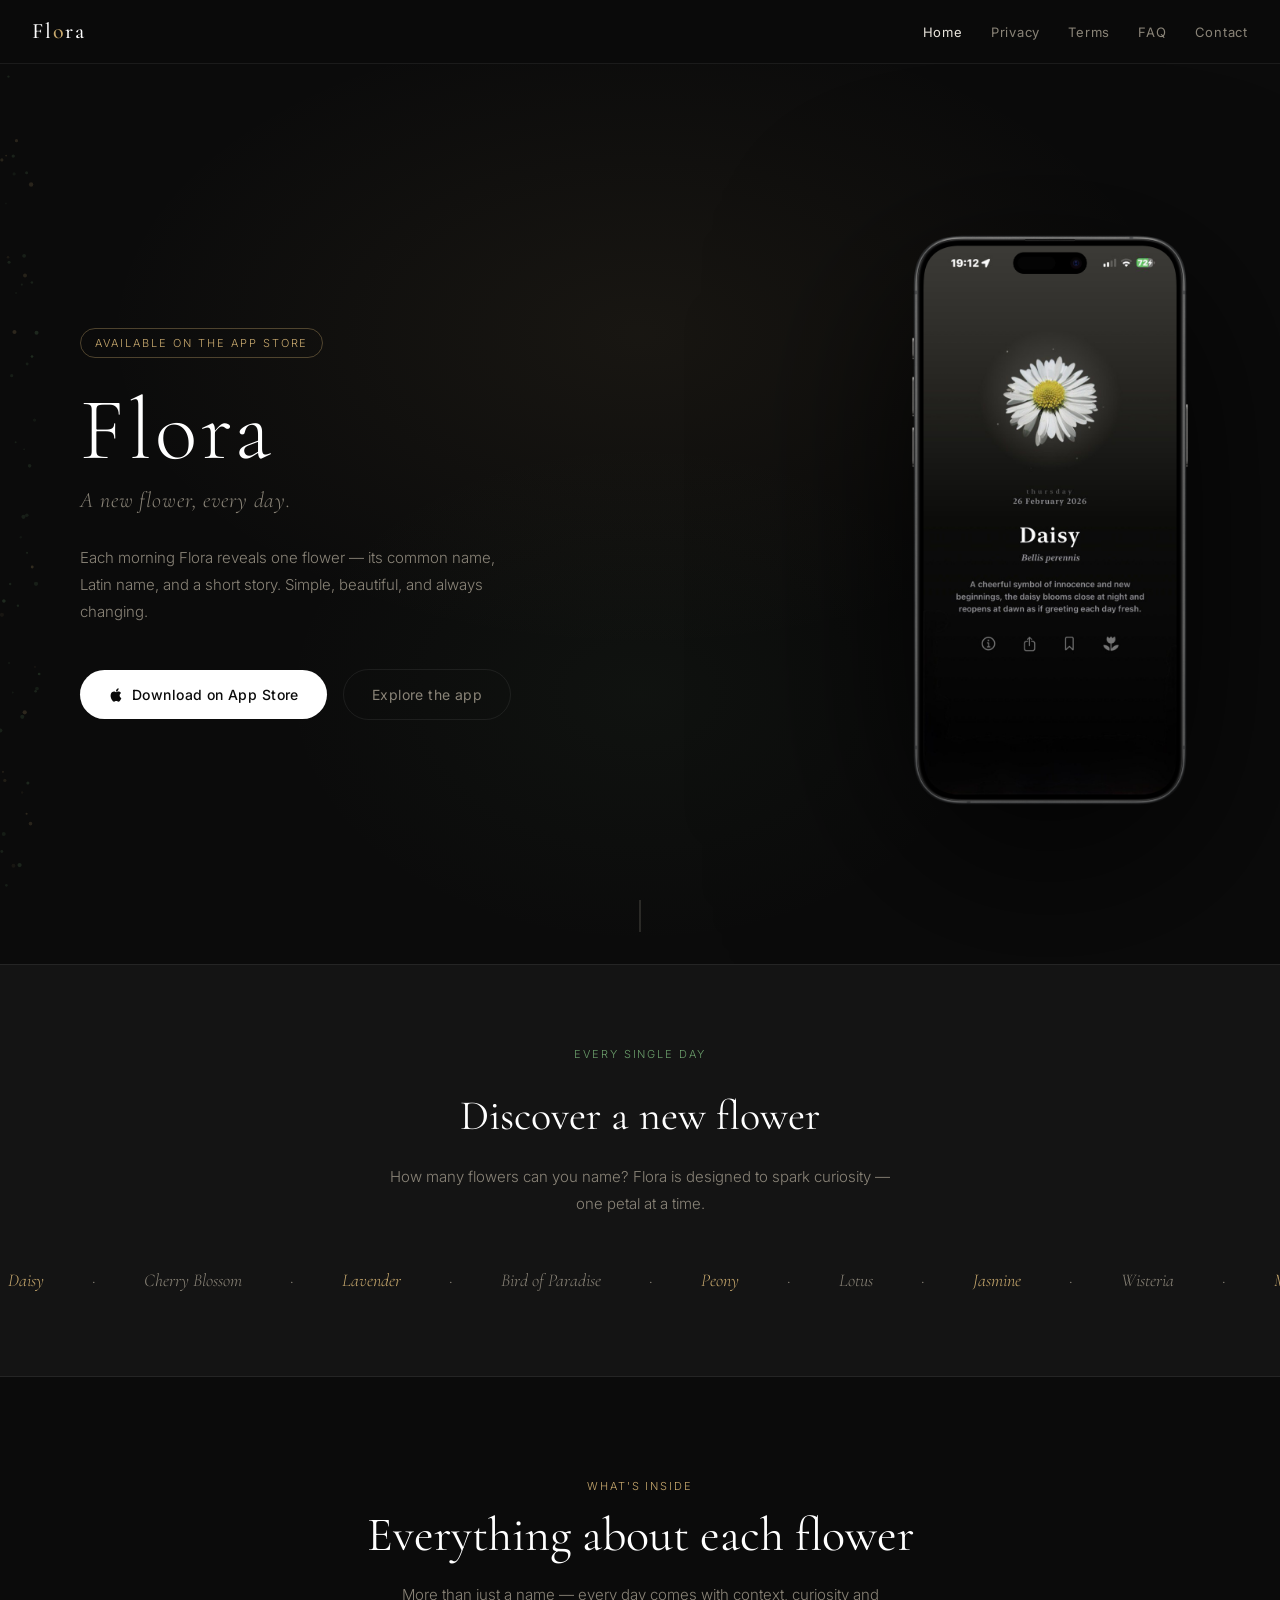
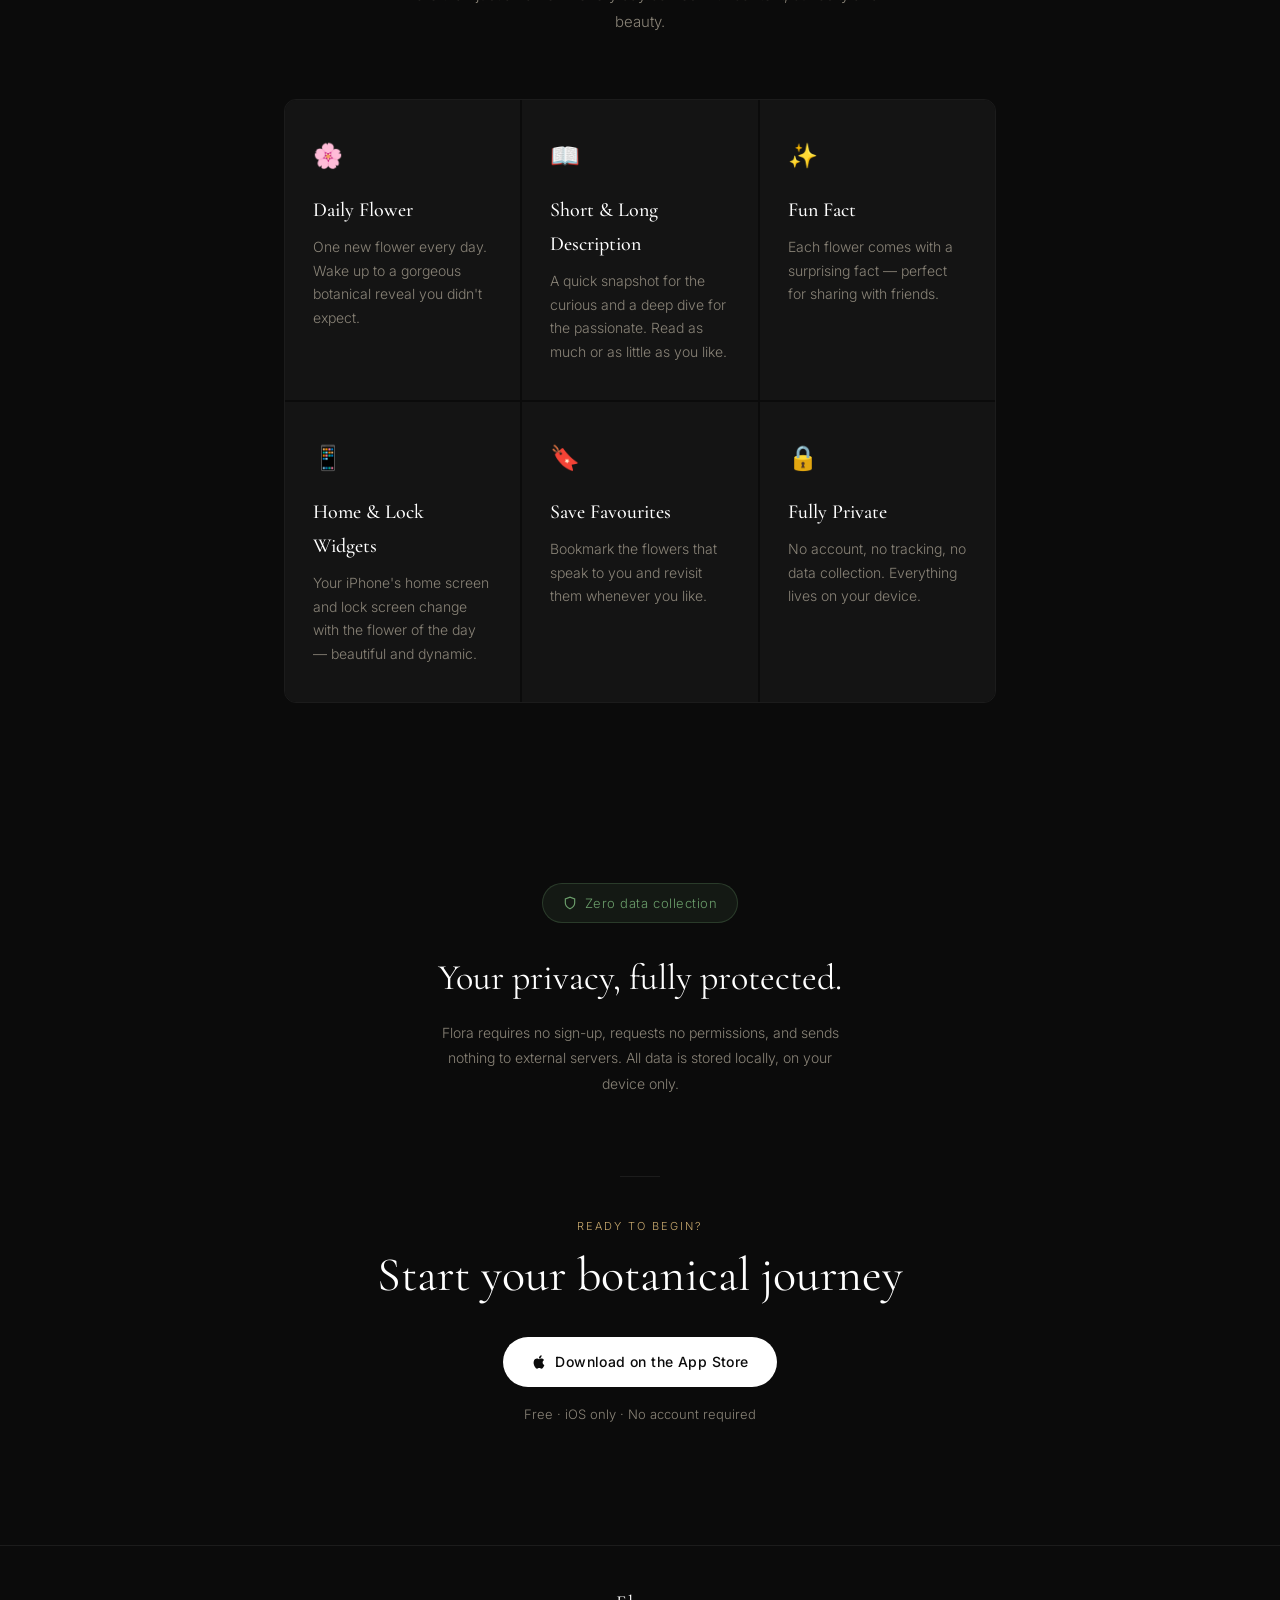
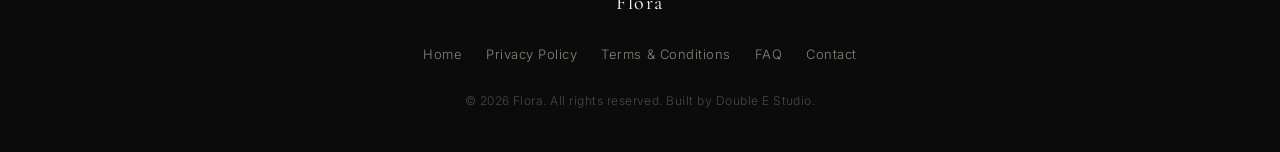
==== index.html @ 4d1e697c "Add Privacy Policy and Terms & Conditions pages with styling - Created privacy.html containing the p" ====
<!DOCTYPE html>
<html lang="en">
<head>
  <meta charset="UTF-8" />
  <meta name="viewport" content="width=device-width, initial-scale=1.0" />
  <title>Flora – A New Flower Every Day</title>
  <meta name="description" content="Flora is an iOS app that reveals a new flower every single day — with its name, beauty and story. Available on the App Store." />
  <link rel="stylesheet" href="style.css" />
</head>
<body>

  <!-- ── Navigation ─────────────────────────────────────── -->
  <nav>
    <a href="index.html" class="nav-brand">Fl<span>o</span>ra</a>
    <ul class="nav-links" id="navLinks">
      <li><a href="index.html" class="active">Home</a></li>
      <li><a href="privacy.html">Privacy</a></li>
      <li><a href="terms.html">Terms</a></li>
      <li><a href="faq.html">FAQ</a></li>
      <li><a href="contact.html">Contact</a></li>
    </ul>
    <button class="nav-toggle" id="navToggle" aria-label="Menu">
      <span></span><span></span><span></span>
    </button>
  </nav>

  <main>

    <!-- ── Hero ───────────────────────────────────────────── -->
    <section class="hero">
      <canvas id="particleCanvas" aria-hidden="true"></canvas>

      <div class="hero-inner">
        <div class="hero-left">
          <span class="hero-badge">Available on the App Store</span>
          <h1>Flora</h1>
          <p class="hero-tagline">A new flower, every day.</p>
          <p class="hero-desc">
            Each morning Flora reveals one flower — its common name, Latin name,
            and a short story. Simple, beautiful, and always changing.
          </p>
          <div class="hero-cta-group">
            <a href="https://apps.apple.com/app/id6759986494" class="btn-primary" target="_blank" rel="noopener">
              <svg width="16" height="16" viewBox="0 0 24 24" fill="currentColor" aria-hidden="true"><path d="M18.71 19.5c-.83 1.24-1.71 2.45-3.05 2.47-1.34.03-1.77-.79-3.29-.79-1.53 0-2 .77-3.27.82-1.31.05-2.3-1.32-3.14-2.53C4.25 17 2.94 12.45 4.7 9.39c.87-1.52 2.43-2.48 4.12-2.51 1.28-.02 2.5.87 3.29.87.78 0 2.26-1.07 3.8-.91.65.03 2.47.26 3.64 1.98-.09.06-2.17 1.28-2.15 3.81.03 3.02 2.65 4.03 2.68 4.04-.03.07-.42 1.44-1.38 2.83M13 3.5c.73-.83 1.94-1.46 2.94-1.5.13 1.17-.34 2.35-1.04 3.19-.69.85-1.83 1.51-2.95 1.42-.15-1.15.41-2.35 1.05-3.11z"/></svg>
              Download on App Store
            </a>
            <a href="#features" class="btn-ghost">Explore the app</a>
          </div>
        </div>

        <div class="hero-right">
          <div class="hero-mockup">
            <img src="images/Flora.png" alt="Flora app screenshot showing a daisy on a dark background" />
          </div>
        </div>
      </div>

      <div class="scroll-hint" aria-hidden="true"></div>
    </section>

    <!-- ── Daily flower strip ──────────────────────────────── -->
    <section class="daily-strip">
      <div class="daily-strip-label">every single day</div>
      <h2>Discover a new flower</h2>
      <p>
        How many flowers can you name? Flora is designed to spark
        curiosity — one petal at a time.
      </p>

      <div class="flower-ticker" aria-hidden="true">
        <div class="flower-ticker-track" id="tickerTrack">
          <span class="highlight">Daisy</span>
          <span>·</span>
          <span>Cherry Blossom</span>
          <span>·</span>
          <span class="highlight">Lavender</span>
          <span>·</span>
          <span>Bird of Paradise</span>
          <span>·</span>
          <span class="highlight">Peony</span>
          <span>·</span>
          <span>Lotus</span>
          <span>·</span>
          <span class="highlight">Jasmine</span>
          <span>·</span>
          <span>Wisteria</span>
          <span>·</span>
          <span class="highlight">Magnolia</span>
          <span>·</span>
          <span>Sunflower</span>
          <span>·</span>
          <span class="highlight">Orchid</span>
          <span>·</span>
          <span>Poppy</span>
          <span>·</span>
          <span class="highlight">Tulip</span>
          <span>·</span>
          <span>Dahlia</span>
          <span>·</span>
          <span class="highlight">Hydrangea</span>
          <span>·</span>
          <span>Iris</span>
          <span>·</span>
          <span class="highlight">Camellia</span>
          <span>·</span>
          <span>Foxglove</span>
          <span>·</span>
          <!-- duplicate for seamless loop -->
          <span class="highlight">Daisy</span>
          <span>·</span>
          <span>Cherry Blossom</span>
          <span>·</span>
          <span class="highlight">Lavender</span>
          <span>·</span>
          <span>Bird of Paradise</span>
          <span>·</span>
          <span class="highlight">Peony</span>
          <span>·</span>
          <span>Lotus</span>
          <span>·</span>
          <span class="highlight">Jasmine</span>
          <span>·</span>
          <span>Wisteria</span>
          <span>·</span>
          <span class="highlight">Magnolia</span>
          <span>·</span>
          <span>Sunflower</span>
          <span>·</span>
          <span class="highlight">Orchid</span>
          <span>·</span>
          <span>Poppy</span>
          <span>·</span>
          <span class="highlight">Tulip</span>
          <span>·</span>
          <span>Dahlia</span>
          <span>·</span>
          <span class="highlight">Hydrangea</span>
          <span>·</span>
          <span>Iris</span>
          <span>·</span>
          <span class="highlight">Camellia</span>
          <span>·</span>
          <span>Foxglove</span>
          <span>·</span>
        </div>
      </div>
    </section>

    <!-- ── Features ────────────────────────────────────────── -->
    <section class="section" id="features">
      <div class="container">
        <div class="section-label">what's inside</div>
        <h2 class="section-title">Everything about each flower</h2>
        <p class="section-sub">
          More than just a name — every day comes with context, curiosity
          and beauty.
        </p>

        <div class="features-grid">
          <div class="feature-card">
            <span class="feature-icon">🌸</span>
            <div class="feature-title">Daily Flower</div>
            <p class="feature-text">
              One new flower every day. Wake up to a gorgeous botanical
              reveal you didn't expect.
            </p>
          </div>
          <div class="feature-card">
            <span class="feature-icon">📖</span>
            <div class="feature-title">Short &amp; Long Description</div>
            <p class="feature-text">
              A quick snapshot for the curious and a deep dive for the
              passionate. Read as much or as little as you like.
            </p>
          </div>
          <div class="feature-card">
            <span class="feature-icon">✨</span>
            <div class="feature-title">Fun Fact</div>
            <p class="feature-text">
              Each flower comes with a surprising fact — perfect for
              sharing with friends.
            </p>
          </div>
          <div class="feature-card">
            <span class="feature-icon">📱</span>
            <div class="feature-title">Home &amp; Lock Widgets</div>
            <p class="feature-text">
              Your iPhone's home screen and lock screen change with the
              flower of the day — beautiful and dynamic.
            </p>
          </div>
          <div class="feature-card">
            <span class="feature-icon">🔖</span>
            <div class="feature-title">Save Favourites</div>
            <p class="feature-text">
              Bookmark the flowers that speak to you and revisit them
              whenever you like.
            </p>
          </div>
          <div class="feature-card">
            <span class="feature-icon">🔒</span>
            <div class="feature-title">Fully Private</div>
            <p class="feature-text">
              No account, no tracking, no data collection. Everything
              lives on your device.
            </p>
          </div>
        </div>
      </div>
    </section>

    <!-- ── Privacy banner ──────────────────────────────────── -->
    <div class="privacy-banner">
      <div class="privacy-pill">
        <svg width="14" height="14" viewBox="0 0 24 24" fill="none" stroke="currentColor" stroke-width="2" aria-hidden="true"><path d="M12 22s8-4 8-10V5l-8-3-8 3v7c0 6 8 10 8 10z"/></svg>
        Zero data collection
      </div>
      <h2>Your privacy, fully protected.</h2>
      <p>
        Flora requires no sign-up, requests no permissions, and sends
        nothing to external servers. All data is stored locally, on
        your device only.
      </p>
    </div>

    <!-- ── App Store CTA ────────────────────────────────────── -->
    <section class="section" style="padding-top: 0; padding-bottom: 120px;">
      <div class="container" style="text-align:center;">
        <div class="divider"></div>
        <p class="section-label">ready to begin?</p>
        <h2 class="section-title" style="margin-bottom: 32px;">
          Start your botanical journey
        </h2>
        <a href="https://apps.apple.com/app/id6759986494" class="btn-primary" style="margin: 0 auto;" target="_blank" rel="noopener">
          <svg width="16" height="16" viewBox="0 0 24 24" fill="currentColor" aria-hidden="true"><path d="M18.71 19.5c-.83 1.24-1.71 2.45-3.05 2.47-1.34.03-1.77-.79-3.29-.79-1.53 0-2 .77-3.27.82-1.31.05-2.3-1.32-3.14-2.53C4.25 17 2.94 12.45 4.7 9.39c.87-1.52 2.43-2.48 4.12-2.51 1.28-.02 2.5.87 3.29.87.78 0 2.26-1.07 3.8-.91.65.03 2.47.26 3.64 1.98-.09.06-2.17 1.28-2.15 3.81.03 3.02 2.65 4.03 2.68 4.04-.03.07-.42 1.44-1.38 2.83M13 3.5c.73-.83 1.94-1.46 2.94-1.5.13 1.17-.34 2.35-1.04 3.19-.69.85-1.83 1.51-2.95 1.42-.15-1.15.41-2.35 1.05-3.11z"/></svg>
          Download on the App Store
        </a>
        <p style="margin-top:16px; font-size:13px; color:var(--text-muted);">Free · iOS only · No account required</p>
      </div>
    </section>

  </main>

  <!-- ── Footer ──────────────────────────────────────────── -->
  <footer>
    <div class="footer-inner">
      <div class="footer-brand">Flora</div>
      <ul class="footer-links">
        <li><a href="index.html">Home</a></li>
        <li><a href="privacy.html">Privacy Policy</a></li>
        <li><a href="terms.html">Terms &amp; Conditions</a></li>
        <li><a href="faq.html">FAQ</a></li>
        <li><a href="contact.html">Contact</a></li>
      </ul>
      <p class="footer-copy">© 2026 Flora. All rights reserved. Built by Double E Studio.</p>
    </div>
  </footer>

  <script>
    // Mobile nav toggle
    const toggle = document.getElementById('navToggle');
    const links  = document.getElementById('navLinks');
    toggle.addEventListener('click', () => links.classList.toggle('open'));
    links.querySelectorAll('a').forEach(a => {
      a.addEventListener('click', () => links.classList.remove('open'));
    });

    // ── Particle system ──────────────────────────────────────
    (function () {
      const canvas = document.getElementById('particleCanvas');
      const ctx    = canvas.getContext('2d');
      let W, H, particles;

      const PARTICLE_COUNT = 55;

      function resize() {
        W = canvas.width  = canvas.offsetWidth;
        H = canvas.height = canvas.offsetHeight;
      }

      function rand(min, max) {
        return Math.random() * (max - min) + min;
      }

      function createParticle() {
        return {
          x:      rand(0, W),
          y:      rand(0, H),
          r:      rand(0.8, 2.2),
          vx:     rand(-0.18, 0.18),
          vy:     rand(-0.35, -0.08),     // always drifting upward
          alpha:  rand(0.06, 0.22),
          wobble: rand(0, Math.PI * 2),
          wobbleSpeed: rand(0.003, 0.009),
          // golden or green tint
          hue:    Math.random() > 0.55 ? '200,169,110' : '107,158,107',
        };
      }

      function init() {
        resize();
        particles = Array.from({ length: PARTICLE_COUNT }, createParticle);
      }

      function draw() {
        ctx.clearRect(0, 0, W, H);

        particles.forEach(p => {
          // gentle horizontal wobble
          p.wobble    += p.wobbleSpeed;
          p.x         += p.vx + Math.sin(p.wobble) * 0.18;
          p.y         += p.vy;

          // recycle when off-screen
          if (p.y + p.r < 0) {
            p.y = H + p.r;
            p.x = rand(0, W);
          }
          if (p.x < -10) p.x = W + 10;
          if (p.x > W + 10) p.x = -10;

          ctx.beginPath();
          ctx.arc(p.x, p.y, p.r, 0, Math.PI * 2);
          ctx.fillStyle = `rgba(${p.hue},${p.alpha})`;
          ctx.fill();
        });

        requestAnimationFrame(draw);
      }

      window.addEventListener('resize', () => {
        resize();
        particles.forEach(p => {
          if (p.x > W) p.x = rand(0, W);
          if (p.y > H) p.y = rand(0, H);
        });
      });

      init();
      draw();
    })();
  </script>

</body>
</html>
---- style.css ----
/* ============================================================
   Flora – Global Styles
   ============================================================ */

@import url('https://fonts.googleapis.com/css2?family=Cormorant+Garamond:ital,wght@0,300;0,400;0,500;0,600;1,300;1,400;1,500&family=Inter:wght@300;400;500&display=swap');

*, *::before, *::after {
  box-sizing: border-box;
  margin: 0;
  padding: 0;
}

:root {
  --bg:        #0b0b0b;
  --bg-card:   #141414;
  --bg-nav:    rgba(11,11,11,0.92);
  --border:    rgba(255,255,255,0.07);
  --text:      #e8e4dc;
  --text-muted:#8a8478;
  --accent:    #c8a96e;
  --accent-2:  #6b9e6b;
  --white:     #ffffff;
  --radius:    12px;
  --max-w:     760px;
  --nav-h:     64px;
}

html { scroll-behavior: smooth; }

body {
  background: var(--bg);
  color: var(--text);
  font-family: 'Inter', sans-serif;
  font-weight: 300;
  font-size: 16px;
  line-height: 1.7;
  -webkit-font-smoothing: antialiased;
}

/* ── Navigation ──────────────────────────────────────────── */
nav {
  position: fixed;
  top: 0; left: 0; right: 0;
  height: var(--nav-h);
  background: var(--bg-nav);
  backdrop-filter: blur(16px);
  -webkit-backdrop-filter: blur(16px);
  border-bottom: 1px solid var(--border);
  display: flex;
  align-items: center;
  justify-content: space-between;
  padding: 0 32px;
  z-index: 100;
}

.nav-brand {
  font-family: 'Cormorant Garamond', serif;
  font-size: 22px;
  font-weight: 500;
  letter-spacing: 0.08em;
  color: var(--white);
  text-decoration: none;
}

.nav-brand span {
  color: var(--accent);
}

.nav-links {
  display: flex;
  gap: 28px;
  list-style: none;
}

.nav-links a {
  font-size: 13px;
  font-weight: 400;
  letter-spacing: 0.06em;
  color: var(--text-muted);
  text-decoration: none;
  transition: color .2s;
}

.nav-links a:hover,
.nav-links a.active {
  color: var(--text);
}

/* Hamburger (mobile) */
.nav-toggle {
  display: none;
  background: none;
  border: none;
  cursor: pointer;
  flex-direction: column;
  gap: 5px;
  padding: 4px;
}
.nav-toggle span {
  display: block;
  width: 22px;
  height: 1.5px;
  background: var(--text);
  transition: all .25s;
}

/* ── Page layout ─────────────────────────────────────────── */
main {
  padding-top: var(--nav-h);
}

.container {
  max-width: var(--max-w);
  margin: 0 auto;
  padding: 0 24px;
}

/* ── Particle canvas ────────────────────────────────────── */
#particleCanvas {
  position: absolute;
  inset: 0;
  width: 100%;
  height: 100%;
  pointer-events: none;
  z-index: 0;
}

/* ── Hero (Home page) ────────────────────────────────────── */
.hero {
  min-height: 100svh;
  display: flex;
  flex-direction: column;
  justify-content: center;
  padding: 100px 48px 80px;
  position: relative;
  overflow: hidden;
}

.hero::before {
  content: '';
  position: absolute;
  inset: 0;
  background:
    radial-gradient(ellipse 60% 50% at 50% 30%, rgba(200,169,110,0.07) 0%, transparent 70%),
    radial-gradient(ellipse 40% 40% at 50% 70%, rgba(107,158,107,0.05) 0%, transparent 70%);
  pointer-events: none;
  z-index: 0;
}

.hero-inner {
  display: flex;
  align-items: center;
  gap: 72px;
  max-width: 1120px;
  margin: 0 auto;
  width: 100%;
  position: relative;
  z-index: 1;
}

.hero-left {
  flex: 1;
  min-width: 0;
}

.hero-right {
  flex-shrink: 0;
  position: relative;
  z-index: 1;
}

.hero-badge {
  display: inline-block;
  font-size: 11px;
  letter-spacing: 0.18em;
  text-transform: uppercase;
  color: var(--accent);
  border: 1px solid rgba(200,169,110,0.35);
  padding: 5px 14px;
  border-radius: 100px;
  margin-bottom: 28px;
}

.hero h1 {
  font-family: 'Cormorant Garamond', serif;
  font-size: clamp(56px, 8vw, 88px);
  font-weight: 300;
  line-height: 1;
  letter-spacing: 0.04em;
  color: var(--white);
  margin-bottom: 8px;
}

.hero-tagline {
  font-family: 'Cormorant Garamond', serif;
  font-size: clamp(18px, 2.5vw, 22px);
  font-weight: 300;
  font-style: italic;
  color: var(--text-muted);
  margin-bottom: 24px;
  letter-spacing: 0.04em;
}

.hero-desc {
  max-width: 440px;
  font-size: 15px;
  color: var(--text-muted);
  line-height: 1.8;
  margin-bottom: 44px;
}

.hero-cta-group {
  display: flex;
  gap: 16px;
  align-items: center;
  flex-wrap: wrap;
}

.btn-primary {
  display: inline-flex;
  align-items: center;
  gap: 8px;
  background: var(--white);
  color: var(--bg);
  padding: 13px 28px;
  border-radius: 100px;
  font-size: 14px;
  font-weight: 500;
  text-decoration: none;
  letter-spacing: 0.03em;
  transition: opacity .2s, transform .2s;
}
.btn-primary:hover { opacity: 0.88; transform: translateY(-1px); }

.btn-ghost {
  display: inline-flex;
  align-items: center;
  gap: 8px;
  background: transparent;
  color: var(--text-muted);
  padding: 13px 28px;
  border-radius: 100px;
  border: 1px solid var(--border);
  font-size: 14px;
  font-weight: 400;
  text-decoration: none;
  letter-spacing: 0.03em;
  transition: border-color .2s, color .2s;
}
.btn-ghost:hover { border-color: rgba(255,255,255,0.2); color: var(--text); }

/* App screenshot */
.hero-mockup {
  position: relative;
  display: inline-block;
}

.hero-mockup img {
  width: min(300px, 38vw);
  border-radius: 28px;
  display: block;
  filter: drop-shadow(0 48px 96px rgba(0,0,0,0.85));
}

/* Scroll indicator */
.scroll-hint {
  position: absolute;
  bottom: 32px;
  left: 50%;
  transform: translateX(-50%);
  display: flex;
  flex-direction: column;
  align-items: center;
  gap: 6px;
  color: var(--text-muted);
  font-size: 11px;
  letter-spacing: 0.12em;
  text-transform: uppercase;
  opacity: 0.5;
  animation: fadeDown 2s infinite;
}
.scroll-hint::after {
  content: '';
  width: 1px;
  height: 32px;
  background: var(--text-muted);
}
@keyframes fadeDown {
  0%, 100% { opacity: 0.3; transform: translateX(-50%) translateY(0); }
  50%       { opacity: 0.7; transform: translateX(-50%) translateY(6px); }
}

/* ── Divider ─────────────────────────────────────────────── */
.divider {
  width: 40px;
  height: 1px;
  background: var(--border);
  margin: 0 auto 40px;
}

/* ── Section ─────────────────────────────────────────────── */
.section {
  padding: 100px 0;
}

.section-label {
  font-size: 11px;
  letter-spacing: 0.18em;
  text-transform: uppercase;
  color: var(--accent);
  text-align: center;
  margin-bottom: 12px;
}

.section-title {
  font-family: 'Cormorant Garamond', serif;
  font-size: clamp(32px, 5vw, 48px);
  font-weight: 400;
  text-align: center;
  color: var(--white);
  margin-bottom: 16px;
  line-height: 1.2;
}

.section-sub {
  text-align: center;
  font-size: 15px;
  color: var(--text-muted);
  max-width: 480px;
  margin: 0 auto 64px;
  line-height: 1.8;
}

/* ── Feature grid ────────────────────────────────────────── */
.features-grid {
  display: grid;
  grid-template-columns: repeat(auto-fit, minmax(200px, 1fr));
  gap: 2px;
  border: 1px solid var(--border);
  border-radius: var(--radius);
  overflow: hidden;
}

.feature-card {
  padding: 36px 28px;
  background: var(--bg-card);
  border: none;
  transition: background .25s;
}

.feature-card:hover {
  background: #1a1a1a;
}

.feature-icon {
  font-size: 24px;
  margin-bottom: 16px;
  display: block;
}

.feature-title {
  font-family: 'Cormorant Garamond', serif;
  font-size: 20px;
  font-weight: 500;
  color: var(--white);
  margin-bottom: 8px;
}

.feature-text {
  font-size: 14px;
  color: var(--text-muted);
  line-height: 1.7;
}

/* ── Daily flower strip ──────────────────────────────────── */
.daily-strip {
  padding: 80px 0;
  text-align: center;
  border-top: 1px solid var(--border);
  border-bottom: 1px solid var(--border);
  background: var(--bg-card);
}

.daily-strip-label {
  font-size: 11px;
  letter-spacing: 0.18em;
  text-transform: uppercase;
  color: var(--accent-2);
  margin-bottom: 16px;
}

.daily-strip h2 {
  font-family: 'Cormorant Garamond', serif;
  font-size: clamp(28px, 5vw, 42px);
  font-weight: 400;
  color: var(--white);
  margin-bottom: 12px;
}

.daily-strip p {
  font-size: 15px;
  color: var(--text-muted);
  max-width: 500px;
  margin: 0 auto;
  line-height: 1.8;
}

/* Flower names ticker */
.flower-ticker {
  display: flex;
  gap: 32px;
  overflow: hidden;
  margin-top: 48px;
  --ticker-duration: 28s;
}

.flower-ticker-track {
  display: flex;
  gap: 32px;
  animation: ticker var(--ticker-duration) linear infinite;
  white-space: nowrap;
  flex-shrink: 0;
}

.flower-ticker-track span {
  font-family: 'Cormorant Garamond', serif;
  font-size: 18px;
  font-style: italic;
  color: var(--text-muted);
  padding: 0 8px;
}

.flower-ticker-track span.highlight {
  color: var(--accent);
}

@keyframes ticker {
  from { transform: translateX(0); }
  to   { transform: translateX(-50%); }
}

/* ── Privacy section (no data) ───────────────────────────── */
.privacy-banner {
  padding: 80px 24px;
  text-align: center;
}

.privacy-pill {
  display: inline-flex;
  align-items: center;
  gap: 8px;
  background: rgba(107,158,107,0.1);
  border: 1px solid rgba(107,158,107,0.25);
  color: var(--accent-2);
  padding: 8px 20px;
  border-radius: 100px;
  font-size: 13px;
  letter-spacing: 0.04em;
  margin-bottom: 24px;
}

.privacy-banner h2 {
  font-family: 'Cormorant Garamond', serif;
  font-size: clamp(26px, 4vw, 36px);
  font-weight: 400;
  color: var(--white);
  margin-bottom: 12px;
}

.privacy-banner p {
  font-size: 14px;
  color: var(--text-muted);
  max-width: 420px;
  margin: 0 auto;
  line-height: 1.8;
}

/* ── Page header (inner pages) ───────────────────────────── */
.page-header {
  padding: 80px 24px 48px;
  text-align: center;
  border-bottom: 1px solid var(--border);
}

.page-header h1 {
  font-family: 'Cormorant Garamond', serif;
  font-size: clamp(36px, 7vw, 60px);
  font-weight: 400;
  color: var(--white);
  letter-spacing: 0.02em;
  margin-bottom: 8px;
}

.page-header .updated {
  font-size: 13px;
  color: var(--text-muted);
  letter-spacing: 0.06em;
}

.page-header p {
  font-size: 15px;
  color: var(--text-muted);
  max-width: 520px;
  margin: 12px auto 0;
  line-height: 1.8;
}

/* ── Prose (privacy / terms) ─────────────────────────────── */
.prose {
  max-width: var(--max-w);
  margin: 0 auto;
  padding: 60px 24px 100px;
}

.prose h2 {
  font-family: 'Cormorant Garamond', serif;
  font-size: 26px;
  font-weight: 500;
  color: var(--white);
  margin: 52px 0 14px;
  padding-bottom: 10px;
  border-bottom: 1px solid var(--border);
}

.prose h2:first-of-type {
  margin-top: 0;
}

.prose p {
  font-size: 15px;
  color: var(--text-muted);
  margin-bottom: 16px;
  line-height: 1.85;
}

.prose ul {
  margin: 12px 0 20px 20px;
  color: var(--text-muted);
  font-size: 15px;
  line-height: 2;
}

.prose a {
  color: var(--accent);
  text-decoration: none;
  border-bottom: 1px solid rgba(200,169,110,0.3);
  transition: border-color .2s;
}
.prose a:hover { border-color: var(--accent); }

/* ── FAQ ─────────────────────────────────────────────────── */
.faq-list {
  max-width: var(--max-w);
  margin: 0 auto;
  padding: 60px 24px 100px;
}

.faq-tabs {
  display: flex;
  gap: 8px;
  margin-bottom: 48px;
  flex-wrap: wrap;
}

.faq-tab {
  padding: 8px 20px;
  border-radius: 100px;
  border: 1px solid var(--border);
  background: transparent;
  color: var(--text-muted);
  font-size: 13px;
  cursor: pointer;
  font-family: 'Inter', sans-serif;
  letter-spacing: 0.04em;
  transition: all .2s;
}

.faq-tab.active,
.faq-tab:hover {
  background: var(--bg-card);
  border-color: rgba(255,255,255,0.15);
  color: var(--text);
}

.faq-group {
  display: none;
}
.faq-group.visible {
  display: block;
}

.faq-item {
  border-bottom: 1px solid var(--border);
}

.faq-question {
  width: 100%;
  text-align: left;
  background: none;
  border: none;
  padding: 22px 0;
  font-family: 'Cormorant Garamond', serif;
  font-size: 20px;
  font-weight: 500;
  color: var(--white);
  cursor: pointer;
  display: flex;
  justify-content: space-between;
  align-items: center;
  gap: 16px;
  transition: color .2s;
}
.faq-question:hover { color: var(--accent); }

.faq-chevron {
  flex-shrink: 0;
  width: 18px;
  height: 18px;
  border-right: 1.5px solid currentColor;
  border-bottom: 1.5px solid currentColor;
  transform: rotate(45deg) translateY(-3px);
  transition: transform .3s;
  opacity: 0.5;
}

.faq-item.open .faq-chevron {
  transform: rotate(-135deg) translateY(-3px);
}

.faq-answer {
  overflow: hidden;
  max-height: 0;
  transition: max-height .35s ease, padding .35s ease;
}

.faq-item.open .faq-answer {
  max-height: 400px;
}

.faq-answer p {
  font-size: 15px;
  color: var(--text-muted);
  line-height: 1.85;
  padding-bottom: 22px;
}

/* ── Contact ─────────────────────────────────────────────── */
.contact-wrapper {
  max-width: 600px;
  margin: 0 auto;
  padding: 60px 24px 100px;
}

.contact-options {
  display: grid;
  grid-template-columns: 1fr;
  gap: 16px;
  margin-bottom: 48px;
}

.contact-reason {
  display: flex;
  align-items: center;
  gap: 12px;
  padding: 16px 20px;
  background: var(--bg-card);
  border: 1px solid var(--border);
  border-radius: var(--radius);
  font-size: 14px;
  color: var(--text-muted);
}

.contact-reason-icon {
  font-size: 18px;
  flex-shrink: 0;
}

.contact-email-box {
  background: var(--bg-card);
  border: 1px solid var(--border);
  border-radius: var(--radius);
  padding: 36px;
  text-align: center;
  margin-bottom: 32px;
}

.contact-email-box h3 {
  font-family: 'Cormorant Garamond', serif;
  font-size: 22px;
  font-weight: 500;
  color: var(--white);
  margin-bottom: 8px;
}

.contact-email-box p {
  font-size: 14px;
  color: var(--text-muted);
  margin-bottom: 20px;
  line-height: 1.7;
}

.email-link {
  display: inline-block;
  font-size: 16px;
  color: var(--accent);
  text-decoration: none;
  border-bottom: 1px solid rgba(200,169,110,0.3);
  padding-bottom: 2px;
  letter-spacing: 0.02em;
  font-family: 'Cormorant Garamond', serif;
  font-size: 20px;
  transition: border-color .2s;
}
.email-link:hover { border-color: var(--accent); }

.contact-note {
  font-size: 13px;
  color: var(--text-muted);
  text-align: center;
  line-height: 1.7;
  opacity: 0.7;
}

.contact-note a {
  color: var(--text-muted);
  text-decoration: underline;
  text-underline-offset: 3px;
}

/* ── Footer ──────────────────────────────────────────────── */
footer {
  border-top: 1px solid var(--border);
  padding: 40px 24px;
  text-align: center;
}

.footer-inner {
  max-width: var(--max-w);
  margin: 0 auto;
}

.footer-brand {
  font-family: 'Cormorant Garamond', serif;
  font-size: 20px;
  font-weight: 400;
  letter-spacing: 0.08em;
  color: var(--white);
  margin-bottom: 20px;
}

.footer-links {
  display: flex;
  gap: 24px;
  justify-content: center;
  flex-wrap: wrap;
  list-style: none;
  margin-bottom: 24px;
}

.footer-links a {
  font-size: 13px;
  color: var(--text-muted);
  text-decoration: none;
  letter-spacing: 0.04em;
  transition: color .2s;
}
.footer-links a:hover { color: var(--text); }

.footer-copy {
  font-size: 12px;
  color: var(--text-muted);
  opacity: 0.5;
  letter-spacing: 0.04em;
}

/* ── Responsive ──────────────────────────────────────────── */
@media (max-width: 860px) {
  .hero {
    padding: 80px 32px 80px;
  }
  .hero-inner {
    flex-direction: column-reverse;
    gap: 44px;
    text-align: center;
  }
  .hero-left {
    display: flex;
    flex-direction: column;
    align-items: center;
  }
  .hero-cta-group {
    justify-content: center;
  }
  .hero-mockup img {
    width: min(260px, 60vw);
  }
}

@media (max-width: 640px) {
  nav { padding: 0 20px; }

  .nav-links {
    display: none;
    position: fixed;
    top: var(--nav-h);
    left: 0; right: 0;
    background: var(--bg);
    border-bottom: 1px solid var(--border);
    flex-direction: column;
    padding: 24px 20px 32px;
    gap: 20px;
  }

  .nav-links.open { display: flex; }

  .nav-links a { font-size: 15px; }

  .nav-toggle { display: flex; }

  .features-grid {
    grid-template-columns: 1fr;
  }

  .hero { padding: 60px 20px 80px; }
  .hero-mockup img { width: min(240px, 65vw); }

  .container { padding: 0 16px; }
}
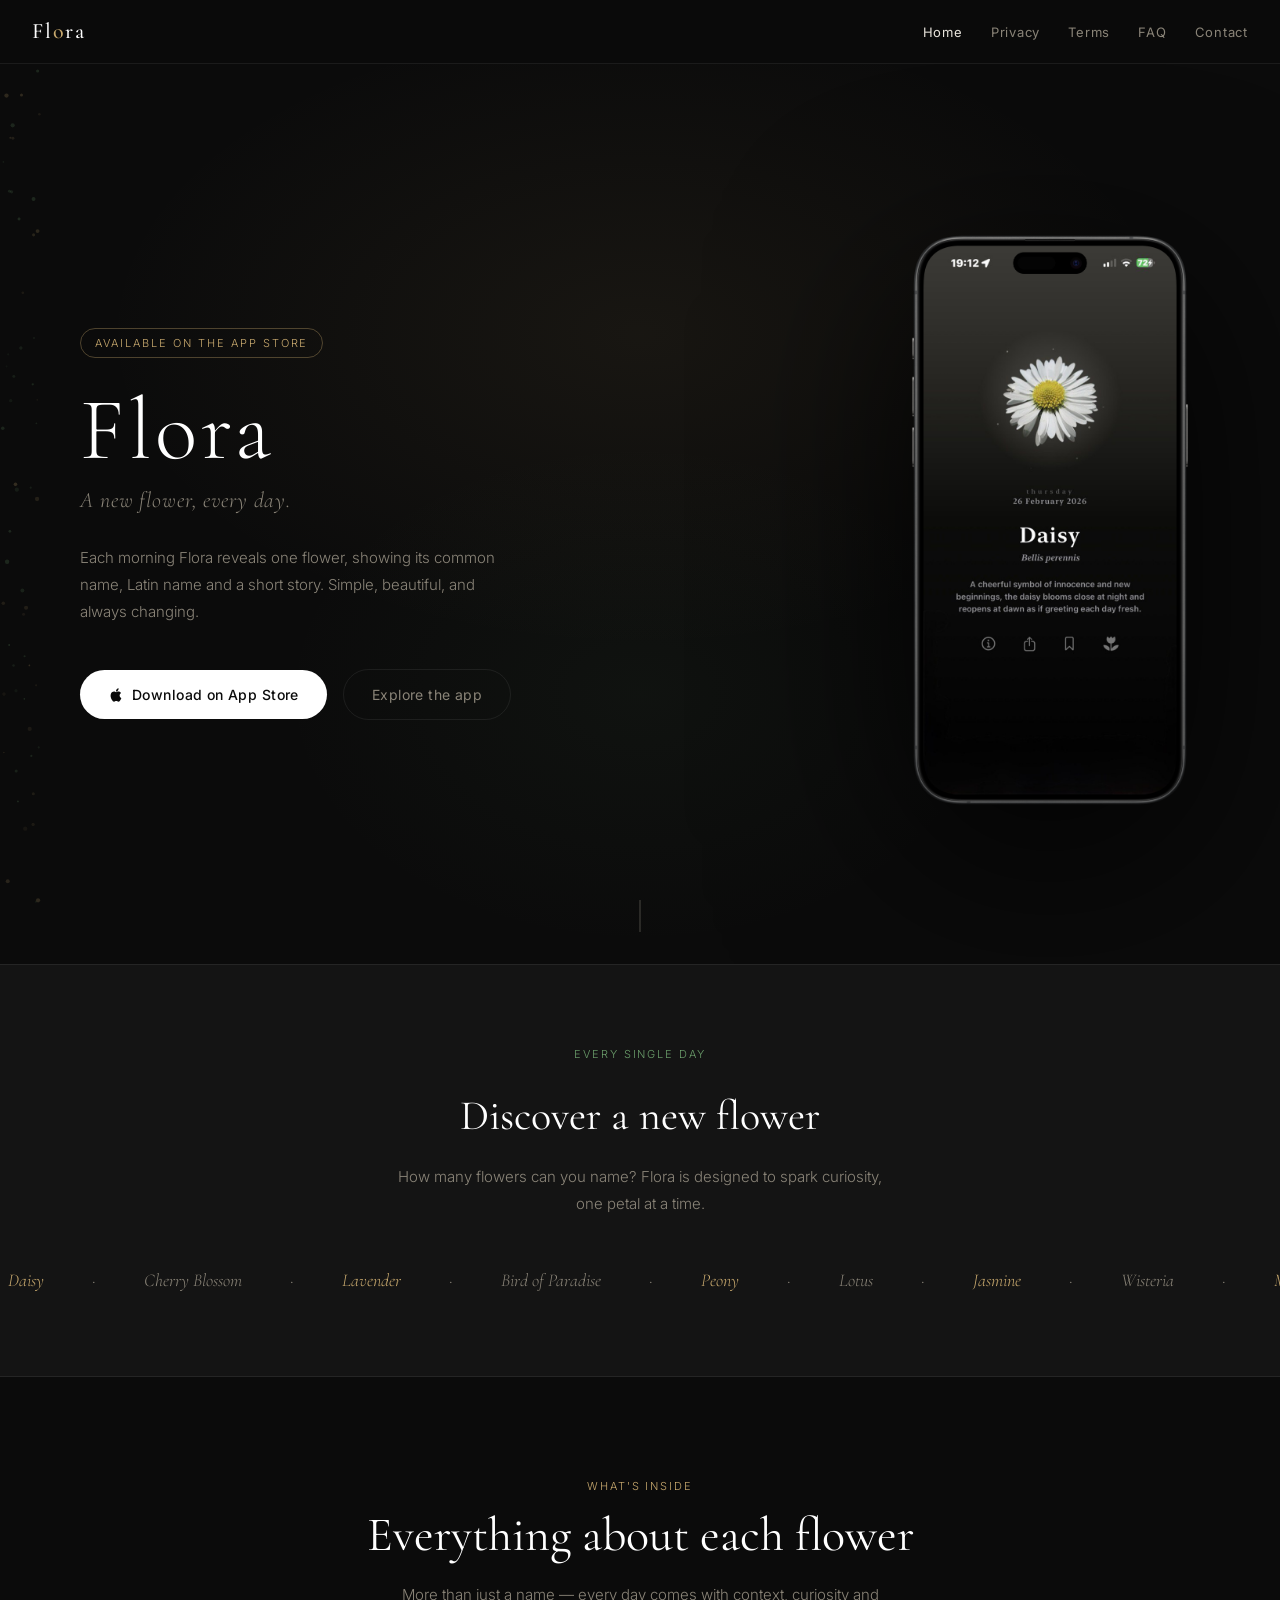
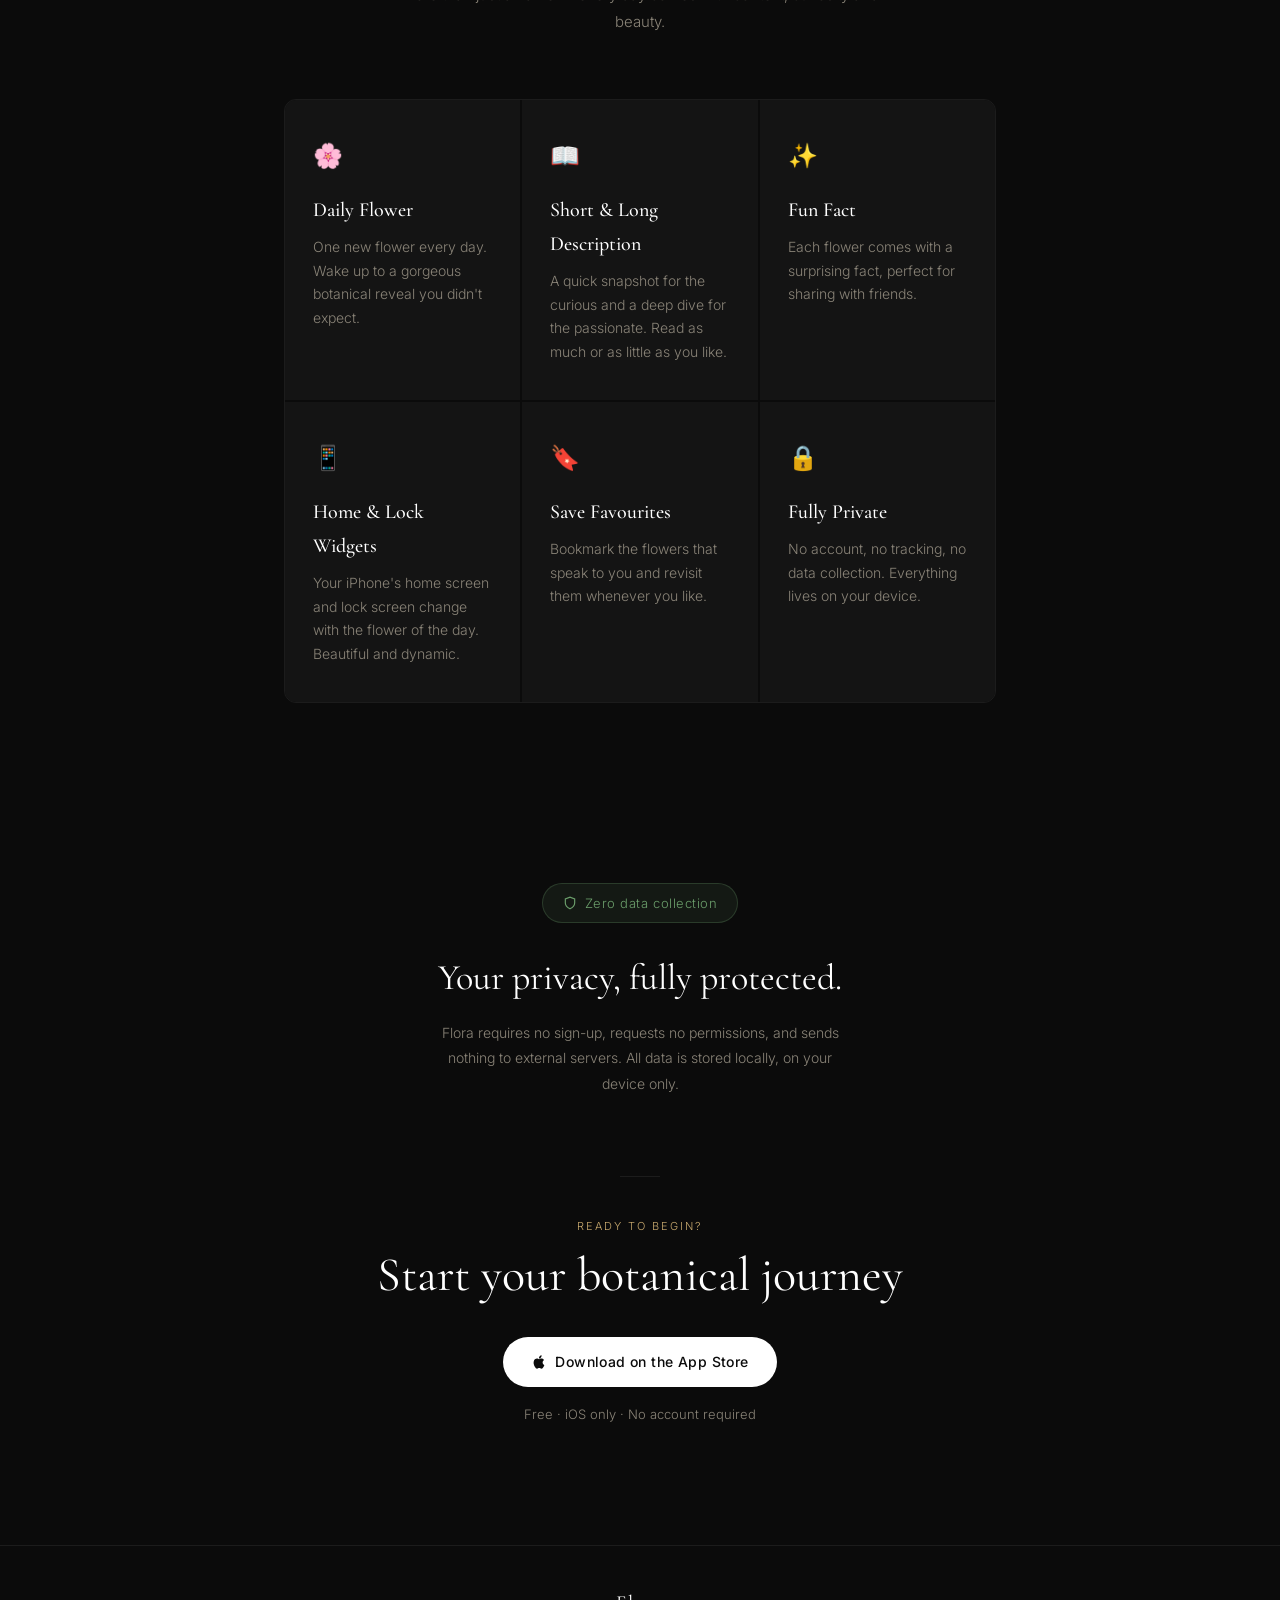
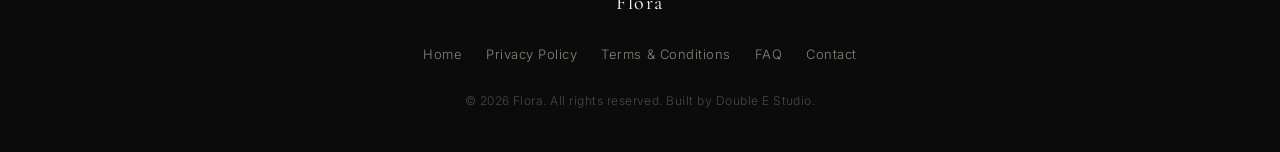
==== commit b01c10a9: "update tos and pp" ====
--- a/index.html
+++ b/index.html
@@ -36,7 +36,7 @@
           <h1>Flora</h1>
           <p class="hero-tagline">A new flower, every day.</p>
           <p class="hero-desc">
-            Each morning Flora reveals one flower — its common name, Latin name,
+            Each morning Flora reveals one flower, showing its common name, Latin name
             and a short story. Simple, beautiful, and always changing.
           </p>
           <div class="hero-cta-group">
@@ -64,7 +64,7 @@
       <h2>Discover a new flower</h2>
       <p>
         How many flowers can you name? Flora is designed to spark
-        curiosity — one petal at a time.
+        curiosity, one petal at a time.
       </p>
 
       <div class="flower-ticker" aria-hidden="true">
@@ -177,7 +177,7 @@
             <span class="feature-icon">✨</span>
             <div class="feature-title">Fun Fact</div>
             <p class="feature-text">
-              Each flower comes with a surprising fact — perfect for
+              Each flower comes with a surprising fact, perfect for
               sharing with friends.
             </p>
           </div>
@@ -186,7 +186,7 @@
             <div class="feature-title">Home &amp; Lock Widgets</div>
             <p class="feature-text">
               Your iPhone's home screen and lock screen change with the
-              flower of the day — beautiful and dynamic.
+              flower of the day. Beautiful and dynamic.
             </p>
           </div>
           <div class="feature-card">
